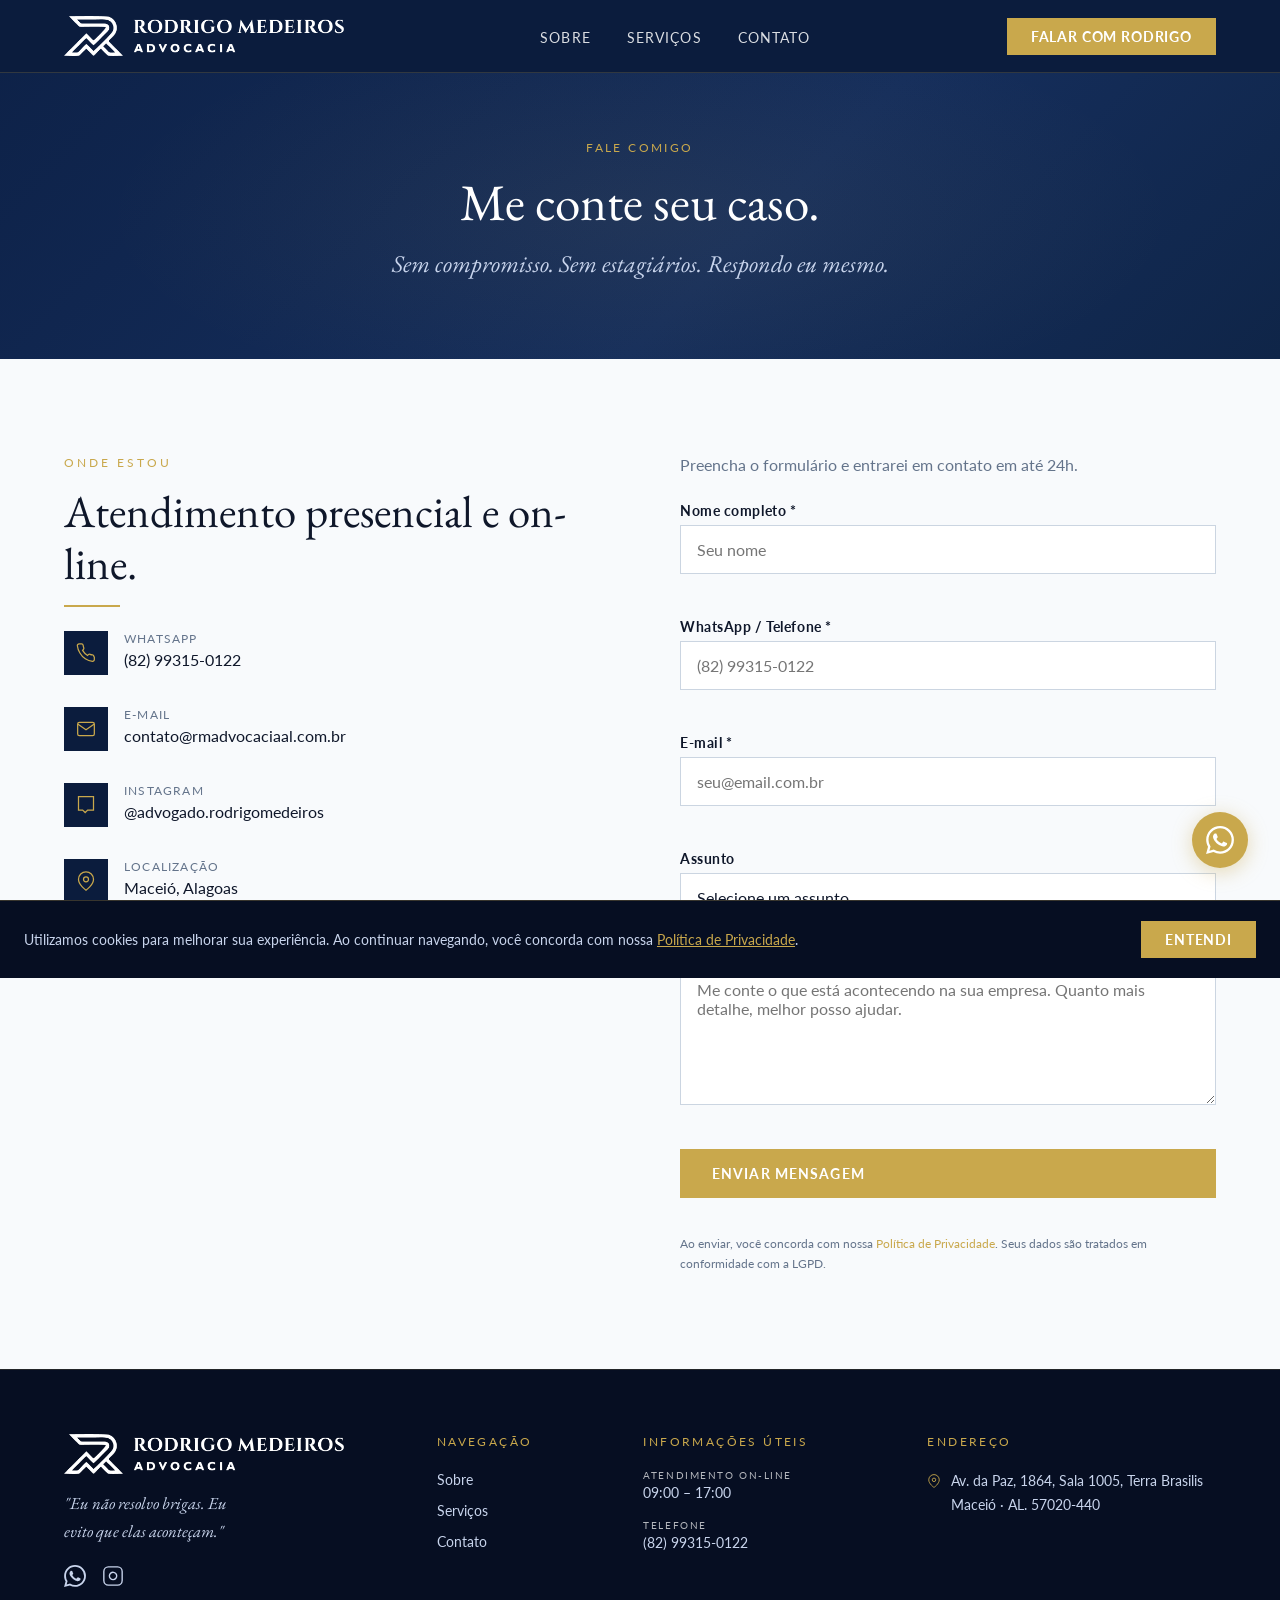
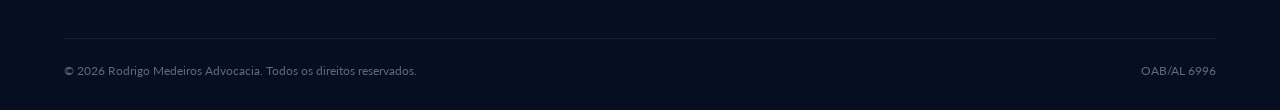
==== contato/index.html @ 6ae61517 "URLs limpas: páginas movidas para subdiretórios (sem .html) - sobre.html → sobre/index.html (/sobre/" ====
<!DOCTYPE html>
<html lang="pt-BR">
<head>
  <meta charset="UTF-8">
  <meta name="viewport" content="width=device-width, initial-scale=1.0">
  <title>Fale com Rodrigo Medeiros | Advogado em Maceió/AL</title>
  <meta name="description" content="Entre em contato com Rodrigo Medeiros Advocacia em Maceió/AL. Atendimento direto, sem estagiários. WhatsApp, formulário ou Instagram.">
  <meta name="robots" content="index, follow">
  <link rel="canonical" href="https://rmadvocaciaal.com.br/contato/">
  <meta property="og:type" content="website">
  <meta property="og:url" content="https://rmadvocaciaal.com.br/contato/">
  <meta property="og:title" content="Fale com Rodrigo Medeiros | Advogado em Maceió/AL">
  <meta property="og:description" content="Fale diretamente com Rodrigo Medeiros, advogado especialista em Direito Societário e Planejamento Patrimonial em Maceió/AL. Sem estagiários, sem intermediários.">
  <meta property="og:image" content="https://rmadvocaciaal.com.br/assets/imagens/og-rodrigo-medeiros-advocacia.jpg">
  <meta property="og:image:width" content="1200">
  <meta property="og:image:height" content="630">
  <meta name="twitter:card" content="summary_large_image">
  <meta name="twitter:title" content="Fale com Rodrigo Medeiros | Advogado em Maceió/AL">
  <meta name="twitter:description" content="Atendimento direto, sem estagiários. WhatsApp, formulário ou Instagram. Direito Societário em Maceió/AL.">
  <meta name="twitter:image" content="https://rmadvocaciaal.com.br/assets/imagens/og-rodrigo-medeiros-advocacia.jpg">
  <!-- Fontes -->
  <link rel="preconnect" href="https://fonts.googleapis.com">
  <link rel="preconnect" href="https://fonts.gstatic.com" crossorigin>
  <link rel="stylesheet" href="https://fonts.googleapis.com/css2?family=EB+Garamond:ital,wght@0,400;0,500;0,600;0,700;1,400;1,500&family=Lato:wght@300;400;700&display=swap">

  <!-- Favicon e PWA -->
  <link rel="icon" type="image/png" href="../assets/imagens/favicon.png">
  <link rel="apple-touch-icon" href="../assets/imagens/apple-touch-icon.png">
  <link rel="manifest" href="../manifest.json">
  <meta name="theme-color" content="#0B1C3D">
  <meta name="apple-mobile-web-app-capable" content="yes">

  <!-- Google tag (gtag.js) -->
  <script async src="https://www.googletagmanager.com/gtag/js?id=G-XJ2L8GVQXQ"></script>
  <script>
    window.dataLayer = window.dataLayer || [];
    function gtag(){dataLayer.push(arguments);}
    gtag('js', new Date());

    gtag('config', 'G-XJ2L8GVQXQ');
  </script>

  <link rel="stylesheet" href="../css/style.css">

  <script type="application/ld+json">
  {
    "@context": "https://schema.org",
    "@type": "ContactPage",
    "name": "Contato — Rodrigo Medeiros Advocacia",
    "url": "https://rmadvocaciaal.com.br/contato/",
    "mainEntity": {
      "@type": "LegalService",
      "name": "Rodrigo Medeiros Advocacia",
      "telephone": "+5582993150122",
      "url": "https://rmadvocaciaal.com.br",
      "address": {
        "@type": "PostalAddress",
        "streetAddress": "Av. da Paz, 1864, Sala 1005",
        "addressLocality": "Maceió",
        "addressRegion": "AL",
        "postalCode": "57020-440",
        "addressCountry": "BR"
      },
      "sameAs": ["https://www.instagram.com/advogado.rodrigomedeiros/"]
    }
  }
  </script>
</head>
<body>

  <a class="skip-link" href="#main-content">Ir para o conteúdo</a>

  <nav class="nav" id="nav" role="navigation" aria-label="Navegação principal">
    <div class="container">
      <div class="nav__inner">
        <a href="/" class="nav__logo" aria-label="Rodrigo Medeiros Advocacia — página inicial">
          <img src="../assets/imagens/logo-rodrigo-medeiros-advocacia.png" alt="Logo Rodrigo Medeiros Advocacia" width="160" height="40">
        </a>
        <ul class="nav__links" id="nav-links" role="list">
          <li><a href="/sobre/">Sobre</a></li>
          <li><a href="/servicos/">Serviços</a></li>
          <li><a href="/contato/" aria-current="page">Contato</a></li>
        </ul>
        <a href="/contato/" class="nav__cta">Falar com Rodrigo</a>
        <button class="nav__toggle" id="nav-toggle" aria-label="Abrir menu" aria-expanded="false" aria-controls="nav-links">
          <span></span><span></span><span></span>
        </button>
      </div>
    </div>
  </nav>

  <section class="page-hero" aria-label="Contato">
    <div class="container">
      <p class="page-hero__eyebrow fade-in">Fale comigo</p>
      <h1 class="page-hero__heading fade-in">Me conte seu caso.</h1>
      <p class="page-hero__sub fade-in">Sem compromisso. Sem estagiários. Respondo eu mesmo.</p>
    </div>
  </section>

  <section class="contact-section" aria-labelledby="contact-heading">
    <div class="container">
      <div class="contact-grid">

        <div class="contact-info fade-in">
          <p class="section-eyebrow">Onde estou</p>
          <h2 class="section-heading" id="contact-heading">Atendimento presencial e on-line.</h2>
          <div class="divider-gold"></div>

          <div class="contact-info__items">
            <div class="contact-info__item">
              <div class="contact-info__icon" aria-hidden="true">
                <svg width="20" height="20" viewBox="0 0 24 24" fill="none" stroke="currentColor" stroke-width="1.5">
                  <path d="M22 16.92v3a2 2 0 0 1-2.18 2 19.79 19.79 0 0 1-8.63-3.07A19.5 19.5 0 0 1 4.69 12a19.79 19.79 0 0 1-3.07-8.67A2 2 0 0 1 3.6 1.18h3a2 2 0 0 1 2 1.72c.127.96.361 1.903.7 2.81a2 2 0 0 1-.45 2.11L7.91 8.91a16 16 0 0 0 6 6l.91-.91a2 2 0 0 1 2.11-.45c.907.339 1.85.573 2.81.7a2 2 0 0 1 1.72 2.02z"/>
                </svg>
              </div>
              <div>
                <p class="contact-info__label">WhatsApp</p>
                <a href="https://wa.me/5582993150122" class="contact-info__value" target="_blank" rel="noopener noreferrer">(82) 99315-0122</a>
              </div>
            </div>

            <div class="contact-info__item">
              <div class="contact-info__icon" aria-hidden="true">
                <svg width="20" height="20" viewBox="0 0 24 24" fill="none" stroke="currentColor" stroke-width="1.5">
                  <path d="M4 4h16c1.1 0 2 .9 2 2v12c0 1.1-.9 2-2 2H4c-1.1 0-2-.9-2-2V6c0-1.1.9-2 2-2z"/><polyline points="22,6 12,13 2,6"/>
                </svg>
              </div>
              <div>
                <p class="contact-info__label">E-mail</p>
                <a href="mailto:contato@rmadvocaciaal.com.br" class="contact-info__value">contato@rmadvocaciaal.com.br</a>
              </div>
            </div>

            <div class="contact-info__item">
              <div class="contact-info__icon" aria-hidden="true">
                <svg width="20" height="20" viewBox="0 0 24 24" fill="none" stroke="currentColor" stroke-width="1.5">
                  <path d="M21 2H3v16h5l3 3 3-3h7V2z"/>
                </svg>
              </div>
              <div>
                <p class="contact-info__label">Instagram</p>
                <a href="https://www.instagram.com/advogado.rodrigomedeiros/" class="contact-info__value" target="_blank" rel="noopener noreferrer">@advogado.rodrigomedeiros</a>
              </div>
            </div>

            <div class="contact-info__item">
              <div class="contact-info__icon" aria-hidden="true">
                <svg width="20" height="20" viewBox="0 0 24 24" fill="none" stroke="currentColor" stroke-width="1.5">
                  <path d="M21 10c0 7-9 13-9 13S3 17 3 10a9 9 0 0 1 18 0z"/><circle cx="12" cy="10" r="3"/>
                </svg>
              </div>
              <div>
                <p class="contact-info__label">Localização</p>
                <p class="contact-info__value">Maceió, Alagoas</p>
                <p style="font-size: 0.875rem; color: var(--texto-suave); margin-top: 2px;">Atendimento presencial e on-line (todo o Brasil)</p>
              </div>
            </div>
          </div>

          <div class="contact-map" aria-label="Mapa de localização — Maceió, AL">
            <iframe
              src="https://maps.google.com/maps?q=Av.+da+Paz+1864+Macei%C3%B3+AL+57020-440&z=17&output=embed"
              width="100%"
              height="240"
              style="border:0; border-radius: 4px;"
              allowfullscreen=""
              loading="lazy"
              referrerpolicy="no-referrer-when-downgrade"
              title="Localização de Rodrigo Medeiros Advocacia em Maceió, AL"
            ></iframe>
          </div>
        </div>

        <div class="contact-form-wrap fade-in">
          <form class="contact-form" id="contact-form" novalidate aria-label="Formulário de contato">
            <p class="contact-form__intro">Preencha o formulário e entrarei em contato em até 24h.</p>

            <div class="form-group">
              <label class="form-label" for="nome">Nome completo <span aria-hidden="true">*</span></label>
              <input
                class="form-input"
                type="text"
                id="nome"
                name="nome"
                placeholder="Seu nome"
                required
                autocomplete="name"
                aria-required="true"
              >
              <p class="form-error" id="nome-error" role="alert" aria-live="polite"></p>
            </div>

            <div class="form-group">
              <label class="form-label" for="telefone">WhatsApp / Telefone <span aria-hidden="true">*</span></label>
              <input
                class="form-input"
                type="tel"
                id="telefone"
                name="telefone"
                placeholder="(82) 99315-0122"
                required
                autocomplete="tel"
                aria-required="true"
                inputmode="tel"
              >
              <p class="form-error" id="telefone-error" role="alert" aria-live="polite"></p>
            </div>

            <div class="form-group">
              <label class="form-label" for="email">E-mail <span aria-hidden="true">*</span></label>
              <input
                class="form-input"
                type="email"
                id="email"
                name="email"
                placeholder="seu@email.com.br"
                required
                autocomplete="email"
                aria-required="true"
                inputmode="email"
              >
              <p class="form-error" id="email-error" role="alert" aria-live="polite"></p>
            </div>

            <div class="form-group">
              <label class="form-label" for="assunto">Assunto</label>
              <select class="form-input form-select" id="assunto" name="assunto" autocomplete="off">
                <option value="" disabled selected>Selecione um assunto</option>
                <option value="societaria">Estruturação Societária</option>
                <option value="holding">Holding Familiar</option>
                <option value="vesting">Vesting</option>
                <option value="outro">Outro assunto</option>
              </select>
            </div>

            <div class="form-group">
              <label class="form-label" for="mensagem">Mensagem <span aria-hidden="true">*</span></label>
              <textarea
                class="form-input form-textarea"
                id="mensagem"
                name="mensagem"
                rows="5"
                placeholder="Me conte o que está acontecendo na sua empresa. Quanto mais detalhe, melhor posso ajudar."
                required
                aria-required="true"
              ></textarea>
              <p class="form-error" id="mensagem-error" role="alert" aria-live="polite"></p>
            </div>

            <button class="btn-primary form-submit" type="submit" id="form-submit">
              <span class="form-submit__text">Enviar mensagem</span>
              <span class="form-submit__loading" aria-hidden="true" style="display:none;">
                <svg width="16" height="16" viewBox="0 0 24 24" fill="none" stroke="currentColor" stroke-width="2"><path d="M12 2v4M12 18v4M4.93 4.93l2.83 2.83M16.24 16.24l2.83 2.83M2 12h4M18 12h4M4.93 19.07l2.83-2.83M16.24 7.76l2.83-2.83"/></svg>
                Enviando…
              </span>
            </button>

            <p class="form-success" id="form-success" role="status" aria-live="polite" style="display:none;">
              <svg width="20" height="20" viewBox="0 0 24 24" fill="none" stroke="currentColor" stroke-width="2" aria-hidden="true"><path d="M22 11.08V12a10 10 0 1 1-5.93-9.14"/><polyline points="22 4 12 14.01 9 11.01"/></svg>
              Mensagem preparada! O WhatsApp abrirá para você enviar.
            </p>

            <p style="font-size: 0.75rem; color: var(--texto-suave); margin-top: 16px; line-height: 1.6;">
              Ao enviar, você concorda com nossa <a href="/privacidade.html" style="color: var(--dourado);">Política de Privacidade</a>. Seus dados são tratados em conformidade com a LGPD.
            </p>
          </form>
        </div>

      </div>
    </div>
  </section>

  <footer class="footer" role="contentinfo">
    <div class="container">
      <div class="footer__inner">
        <div>
          <a href="/" class="footer__logo">
            <img src="../assets/imagens/logo-rodrigo-medeiros-advocacia.png" alt="Rodrigo Medeiros Advocacia" width="140" height="36">
          </a>
          <p class="footer__tagline">"Eu não resolvo brigas. Eu evito que elas aconteçam."</p>
          <div class="footer__social">
            <a href="https://wa.me/5582993150122" target="_blank" rel="noopener noreferrer" aria-label="WhatsApp">
              <svg width="20" height="20" viewBox="0 0 24 24" fill="currentColor" aria-hidden="true"><path d="M17.472 14.382c-.297-.149-1.758-.867-2.03-.967-.273-.099-.471-.148-.67.15-.197.297-.767.966-.94 1.164-.173.199-.347.223-.644.075-.297-.15-1.255-.463-2.39-1.475-.883-.788-1.48-1.761-1.653-2.059-.173-.297-.018-.458.13-.606.134-.133.298-.347.446-.52.149-.174.198-.298.298-.497.099-.198.05-.371-.025-.52-.075-.149-.669-1.612-.916-2.207-.242-.579-.487-.5-.669-.51-.173-.008-.371-.01-.57-.01-.198 0-.52.074-.792.372-.272.297-1.04 1.016-1.04 2.479 0 1.462 1.065 2.875 1.213 3.074.149.198 2.096 3.2 5.077 4.487.709.306 1.262.489 1.694.625.712.227 1.36.195 1.871.118.571-.085 1.758-.719 2.006-1.413.248-.694.248-1.289.173-1.413-.074-.124-.272-.198-.57-.347m-5.421 7.403h-.004a9.87 9.87 0 0 1-5.031-1.378l-.361-.214-3.741.982.998-3.648-.235-.374a9.86 9.86 0 0 1-1.51-5.26c.001-5.45 4.436-9.884 9.888-9.884 2.64 0 5.122 1.03 6.988 2.898a9.825 9.825 0 0 1 2.893 6.994c-.003 5.45-4.437 9.884-9.885 9.884m8.413-18.297A11.815 11.815 0 0 0 12.05 0C5.495 0 .16 5.335.157 11.892c0 2.096.547 4.142 1.588 5.945L.057 24l6.305-1.654a11.882 11.882 0 0 0 5.683 1.448h.005c6.554 0 11.89-5.335 11.893-11.893a11.821 11.821 0 0 0-3.48-8.413Z"/></svg>
            </a>
            <a href="https://www.instagram.com/advogado.rodrigomedeiros/" target="_blank" rel="noopener noreferrer" aria-label="Instagram">
              <svg width="20" height="20" viewBox="0 0 24 24" fill="none" stroke="currentColor" stroke-width="1.5" aria-hidden="true"><rect x="2" y="2" width="20" height="20" rx="5"/><path d="M16 11.37A4 4 0 1 1 12.63 8 4 4 0 0 1 16 11.37z"/><line x1="17.5" y1="6.5" x2="17.51" y2="6.5"/></svg>
            </a>
          </div>
        </div>
        <div>
          <p class="footer__heading">Navegação</p>
          <ul class="footer__links" role="list">
            <li><a href="/sobre/">Sobre</a></li>
            <li><a href="/servicos/">Serviços</a></li>
            <li><a href="/contato/">Contato</a></li>
          </ul>
        </div>
        <div>
          <p class="footer__heading">Informações úteis</p>
          <div class="footer__info">
            <div class="footer__info-item">
              <span class="footer__info-label">Atendimento on-line</span>
              <span class="footer__info-value">09:00 – 17:00</span>
            </div>
            <div class="footer__info-item">
              <span class="footer__info-label">Telefone</span>
              <a href="tel:+5582993150122" class="footer__info-value">(82) 99315-0122</a>
            </div>
          </div>
        </div>
        <div>
          <p class="footer__heading">Endereço</p>
          <div class="footer__address-wrap">
            <svg class="footer__address-icon" width="14" height="14" viewBox="0 0 24 24" fill="none" stroke="currentColor" stroke-width="1.5" aria-hidden="true"><path d="M21 10c0 7-9 13-9 13S3 17 3 10a9 9 0 0 1 18 0z"/><circle cx="12" cy="10" r="3"/></svg>
            <address class="footer__address">
              Av. da Paz, 1864, Sala 1005, Terra Brasilis<br>
              Maceió · AL. 57020-440
            </address>
          </div>
        </div>
      </div>
      <div class="footer__bottom">
        <p class="footer__copy">© 2026 Rodrigo Medeiros Advocacia. Todos os direitos reservados.</p>
        <p class="footer__oab">OAB/AL 6996</p>
      </div>
    </div>
  </footer>

  <a href="https://wa.me/5582993150122" class="whatsapp-float" target="_blank" rel="noopener noreferrer" aria-label="Falar no WhatsApp">
    <svg viewBox="0 0 24 24" aria-hidden="true"><path d="M17.472 14.382c-.297-.149-1.758-.867-2.03-.967-.273-.099-.471-.148-.67.15-.197.297-.767.966-.94 1.164-.173.199-.347.223-.644.075-.297-.15-1.255-.463-2.39-1.475-.883-.788-1.48-1.761-1.653-2.059-.173-.297-.018-.458.13-.606.134-.133.298-.347.446-.52.149-.174.198-.298.298-.497.099-.198.05-.371-.025-.52-.075-.149-.669-1.612-.916-2.207-.242-.579-.487-.5-.669-.51-.173-.008-.371-.01-.57-.01-.198 0-.52.074-.792.372-.272.297-1.04 1.016-1.04 2.479 0 1.462 1.065 2.875 1.213 3.074.149.198 2.096 3.2 5.077 4.487.709.306 1.262.489 1.694.625.712.227 1.36.195 1.871.118.571-.085 1.758-.719 2.006-1.413.248-.694.248-1.289.173-1.413-.074-.124-.272-.198-.57-.347m-5.421 7.403h-.004a9.87 9.87 0 0 1-5.031-1.378l-.361-.214-3.741.982.998-3.648-.235-.374a9.86 9.86 0 0 1-1.51-5.26c.001-5.45 4.436-9.884 9.888-9.884 2.64 0 5.122 1.03 6.988 2.898a9.825 9.825 0 0 1 2.893 6.994c-.003 5.45-4.437 9.884-9.885 9.884m8.413-18.297A11.815 11.815 0 0 0 12.05 0C5.495 0 .16 5.335.157 11.892c0 2.096.547 4.142 1.588 5.945L.057 24l6.305-1.654a11.882 11.882 0 0 0 5.683 1.448h.005c6.554 0 11.89-5.335 11.893-11.893a11.821 11.821 0 0 0-3.48-8.413Z"/></svg>
  </a>

  <div class="cookie-banner" id="cookie-banner" role="alert" aria-live="polite">
    <p>Utilizamos cookies para melhorar sua experiência. Ao continuar navegando, você concorda com nossa <a href="/privacidade.html">Política de Privacidade</a>.</p>
    <button class="cookie-btn" id="cookie-accept">Entendi</button>
  </div>

  <script src="../js/main.js" defer></script>
</body>
</html>
---- css/style.css ----
/* =====================================================
   RODRIGO MEDEIROS ADVOCACIA — Design System
   ===================================================== */

/* ── Tokens ── */
:root {
  --azul:        #0B1C3D;
  --azul-escuro: #060E22;
  --dourado:     #C9A84C;
  --dourado-cl:  #E2C462;
  --fundo:       #F8FAFC;
  --branco:      #FFFFFF;
  --texto:       #0F172A;
  --texto-suave: #64748B;
  --borda:       #CBD5E1;
  --texto-azul:  #C8D4EC;

  --f-serif: 'EB Garamond', Georgia, serif;
  --f-sans:  'Lato', system-ui, sans-serif;

  --s1: 0.75rem;
  --s2: 0.875rem;
  --s3: 1rem;
  --s4: 1.25rem;
  --s5: 1.5rem;
  --s6: 2rem;
  --s7: 2.5rem;
  --s8: 3rem;
  --s9: 4rem;

  --radius: 0px;
  --shadow: 0 2px 16px rgba(10,15,40,0.10);
  --trans: 200ms ease;
}

/* ── Reset ── */
*, *::before, *::after { box-sizing: border-box; margin: 0; padding: 0; min-width: 0; }
html {
  scroll-behavior: smooth; font-size: 16px;
  overflow-x: hidden; overscroll-behavior: none; touch-action: pan-y;
  background: var(--azul);
}
html::after {
  content: ''; position: fixed; left: 0; right: 0; bottom: 0; height: 50vh;
  background: var(--azul-escuro); z-index: -1; pointer-events: none;
}
body {
  font-family: var(--f-sans); color: var(--texto); background: var(--fundo);
  overflow-x: clip; overscroll-behavior: none; max-width: 100vw; position: relative;
}
img, video, iframe { display: block; max-width: 100%; height: auto; }
a { color: inherit; text-decoration: none; }
ul { list-style: none; }
button { cursor: pointer; border: none; background: none; font-family: inherit; }

/* ── Skip link (acessibilidade teclado) ── */
.skip-link {
  position: absolute; top: -100%; left: 16px; z-index: 9999;
  background: var(--dourado); color: #fff; padding: 8px 16px;
  border-radius: 0 0 4px 4px; font-family: var(--f-sans); font-size: var(--s2);
  transition: top 0.2s;
}
.skip-link:focus { top: 0; }

/* ── Utilitários ── */
.container { width: 100%; max-width: 1200px; margin: 0 auto; padding: 0 24px; }
.sr-only { position: absolute; width: 1px; height: 1px; overflow: hidden; clip: rect(0,0,0,0); }

.fade-in { opacity: 0; transform: translateY(24px); transition: opacity 0.6s ease, transform 0.6s ease; }
.fade-in.visible { opacity: 1; transform: translateY(0); }

/* ── Animações hero ── */
@keyframes hero-rise {
  from { opacity: 0; transform: translateY(32px); }
  to   { opacity: 1; transform: translateY(0); }
}
@keyframes hero-fade {
  from { opacity: 0; }
  to   { opacity: 1; }
}
@keyframes ken-burns {
  from { transform: scale(1.07); }
  to   { transform: scale(1); }
}

.hero__eyebrow  { animation: hero-rise 0.7s cubic-bezier(0.22,1,0.36,1) 0.2s both; }
.hero__heading  { animation: hero-rise 0.8s cubic-bezier(0.22,1,0.36,1) 0.4s both; }
.hero__sub      { animation: hero-rise 0.8s cubic-bezier(0.22,1,0.36,1) 0.6s both; }
.hero__actions  { animation: hero-rise 0.8s cubic-bezier(0.22,1,0.36,1) 0.8s both; }
.hero__visual   { animation: hero-fade 1s ease 0.3s both; }

/* ── Divisor dourado ── */
.divider-gold {
  width: 56px; height: 2px;
  background: var(--dourado);
  margin: 16px 0 24px;
}
.divider-gold.center { margin: 16px auto 24px; }

/* =====================================================
   NAVEGAÇÃO
   ===================================================== */
.nav {
  position: fixed; top: 0; left: 0; right: 0; z-index: 100;
  background: var(--azul);
  border-bottom: 1px solid rgba(201,168,76,0.2);
  transition: box-shadow var(--trans);
}
.nav.scrolled { box-shadow: 0 4px 24px rgba(10,15,40,0.25); }

.nav__inner {
  display: flex; align-items: center; justify-content: space-between;
  height: 72px;
}

.nav__logo img { height: 40px; width: auto; filter: brightness(0) invert(1); }

.nav__links {
  display: flex; align-items: center; gap: 36px;
}
.nav__links a {
  font-family: var(--f-sans); font-size: var(--s2); font-weight: 400;
  color: rgba(255,255,255,0.85); letter-spacing: 0.08em; text-transform: uppercase;
  transition: color var(--trans);
}
.nav__links a:hover { color: var(--dourado); }

.nav__cta {
  font-family: var(--f-sans); font-size: var(--s2); font-weight: 700;
  color: #fff; background: var(--dourado);
  padding: 10px 24px; border-radius: var(--radius);
  letter-spacing: 0.06em; text-transform: uppercase;
  transition: background var(--trans), transform var(--trans);
}
.nav__cta:hover { background: var(--dourado-cl); transform: translateY(-1px); }

.nav__toggle { display: none; flex-direction: column; gap: 5px; padding: 4px; }
.nav__toggle span { display: block; width: 24px; height: 2px; background: #fff; transition: var(--trans); }

/* =====================================================
   HERO
   ===================================================== */
.hero {
  background:
    linear-gradient(135deg, var(--azul-escuro) 0%, var(--azul) 55%, #112347 100%);
  min-height: clamp(560px, 100vh, 900px);
  min-height: clamp(560px, 100svh, 900px);
  display: flex; align-items: center;
  padding-top: 72px;
  overflow: hidden;
  position: relative;
}

/* Brilho lateral */
.hero::before {
  content: '';
  position: absolute; inset: 0;
  pointer-events: none;
}

/* Luz central */
.hero::after {
  content: '';
  position: absolute; inset: 0;
  background:
    radial-gradient(ellipse 80% 90% at 35% 45%, rgba(255,255,255,0.13) 0%, transparent 60%),
    radial-gradient(ellipse 50% 60% at 28% 50%, rgba(184,150,62,0.12) 0%, transparent 70%);
  pointer-events: none;
}

.hero__inner {
  display: grid;
  grid-template-columns: 1fr 1.4fr;
  gap: 64px;
  align-items: stretch;
  min-height: calc(100vh - 72px);
  padding-top: 80px;
  padding-bottom: 0;
  position: relative; z-index: 1;
}

.hero__content {
  display: flex;
  flex-direction: column;
  justify-content: center;
  padding-bottom: 80px;
}

.hero__eyebrow {
  font-family: var(--f-sans); font-size: var(--s2);
  color: var(--dourado); letter-spacing: 0.25em; text-transform: uppercase;
  margin-bottom: 24px;
}

.hero__heading {
  font-family: var(--f-serif); font-size: clamp(2.2rem, 4vw, 4rem);
  font-weight: 400; line-height: 1.12;
  color: #fff;
  margin-bottom: 8px;
}
.hero__heading em {
  font-style: italic; color: var(--dourado);
}

.hero__sub {
  font-family: var(--f-serif); font-size: clamp(1.1rem, 1.7vw, 1.35rem);
  font-style: italic; font-weight: 400; color: var(--texto-azul);
  margin-bottom: 40px;
  line-height: 1.6;
}

.hero__actions { display: flex; gap: 16px; flex-wrap: wrap; }

.btn-primary {
  display: inline-flex; align-items: center; gap: 8px;
  background: var(--dourado); color: #fff;
  font-family: var(--f-sans); font-size: var(--s2); font-weight: 700;
  letter-spacing: 0.08em; text-transform: uppercase;
  padding: 14px 32px; border-radius: var(--radius);
  transition: background var(--trans), transform var(--trans);
}
.btn-primary:hover { background: var(--dourado-cl); transform: translateY(-2px); }

.btn-outline {
  display: inline-flex; align-items: center; gap: 8px;
  background: transparent; color: #fff;
  font-family: var(--f-sans); font-size: var(--s2); font-weight: 400;
  letter-spacing: 0.08em; text-transform: uppercase;
  padding: 14px 32px; border-radius: var(--radius);
  border: 1px solid rgba(255,255,255,0.35);
  transition: border-color var(--trans), color var(--trans);
}
.btn-outline:hover { border-color: var(--dourado); color: var(--dourado); }

.hero__visual {
  position: relative;
  display: flex;
  align-items: flex-end;
}

.hero__photo-wrap {
  position: relative;
  width: 100%;
  height: 100%;
  min-height: 540px;
}

.hero__photo-wrap::before {
  content: '';
  position: absolute;
  top: -24px; right: -24px;
  width: 100%; height: 100%;
  border: 1px solid rgba(201,168,76,0.35);
  border-radius: 0 var(--radius) 0 0;
  z-index: 0;
  pointer-events: none;
}

.hero__photo {
  width: 100%;
  height: 100%;
  object-fit: cover;
  object-position: top center;
  border-radius: var(--radius) var(--radius) 0 0;
  display: block;
  position: relative; z-index: 1;
  clip-path: polygon(0 0, 100% 0, 100% 88%, 85% 100%, 0 100%);
  animation: ken-burns 8s cubic-bezier(0.25,0.46,0.45,0.94) forwards;
  transform-origin: top center;
}

/* =====================================================
   SERVIÇOS — O QUE FAÇO
   ===================================================== */
.services {
  background: var(--fundo);
  padding: 120px 0;
}

.section-eyebrow {
  font-family: var(--f-sans); font-size: var(--s1);
  color: var(--dourado); letter-spacing: 0.25em; text-transform: uppercase;
  margin-bottom: 16px;
}

.section-heading {
  font-family: var(--f-serif); font-size: clamp(2rem, 3.5vw, 3.25rem);
  font-weight: 400; line-height: 1.15; color: var(--texto);
}

.services__header { margin-bottom: 64px; }

.services__grid {
  display: grid;
  grid-template-columns: repeat(2, 1fr);
  gap: 32px;
}

.service-card {
  background: var(--branco);
  padding: 48px 40px;
  border-top: 2px solid var(--dourado);
  border-bottom: 1px solid var(--borda);
  border-left: 1px solid var(--borda);
  border-right: 1px solid var(--borda);
  transition: transform var(--trans), box-shadow var(--trans), border-top-color var(--trans);
}
.service-card:hover { transform: translateY(-4px); box-shadow: 0 12px 40px rgba(10,15,40,0.10); }

.service-card__icon {
  width: 48px; height: 48px;
  margin-bottom: 24px;
  color: var(--dourado);
}

.service-card__title {
  font-family: var(--f-serif); font-size: clamp(1.25rem, 2vw, 1.6rem); font-weight: 500;
  color: var(--azul); margin-bottom: 16px;
}

.service-card__text {
  font-size: var(--s3); line-height: 1.65;
  color: var(--texto-suave);
}

.service-card__link {
  display: inline-flex; align-items: center; gap: 6px;
  margin-top: 24px;
  font-size: var(--s2); font-weight: 700; letter-spacing: 0.08em;
  color: var(--dourado); text-transform: uppercase;
  transition: gap var(--trans);
}
.service-card__link:hover { gap: 10px; }

/* =====================================================
   PARA QUEM
   ===================================================== */
.audience {
  background: var(--azul-escuro);
  padding: 120px 0;
}

.audience .section-heading { color: #fff; }
.audience .section-eyebrow { color: var(--dourado); }

.audience__grid {
  display: grid;
  grid-template-columns: repeat(3, 1fr);
  gap: 32px;
  margin-top: 56px;
}

.audience-card {
  background: rgba(255,255,255,0.03);
  border-top: 1px solid rgba(184,150,62,0.4);
  border-right: 1px solid rgba(255,255,255,0.06);
  border-bottom: 1px solid rgba(255,255,255,0.06);
  border-left: 1px solid rgba(255,255,255,0.06);
  padding: 48px 40px;
  transition: background var(--trans), border-top-color var(--trans);
}
.audience-card:hover { background: rgba(255,255,255,0.06); border-top-color: rgba(184,150,62,0.8); }

.audience-card__label {
  font-family: var(--f-sans); font-size: var(--s1);
  color: var(--dourado); letter-spacing: 0.2em; text-transform: uppercase;
  margin-bottom: 16px;
}

.audience-card__title {
  font-family: var(--f-serif); font-size: var(--s5); font-weight: 600;
  color: #fff; margin-bottom: 16px;
}

.audience-card__text {
  font-size: var(--s3); line-height: 1.65;
  color: var(--texto-azul);
}

/* =====================================================
   CASO REAL — TIMELINE
   ===================================================== */
.case {
  background: var(--fundo);
  padding: 120px 0;
}

.case__inner {
  display: grid;
  grid-template-columns: 1fr 1fr;
  gap: 80px;
  align-items: center;
}

.case__label {
  font-family: var(--f-sans); font-size: var(--s1);
  color: var(--dourado); letter-spacing: 0.2em; text-transform: uppercase;
  margin-bottom: 8px;
}

.case__context {
  font-family: var(--f-serif); font-style: italic;
  font-size: var(--s4); color: var(--texto-suave);
  margin-bottom: 24px;
}

.case__text {
  font-size: var(--s3); line-height: 1.75; color: var(--texto-suave);
  margin-bottom: 32px;
}

.case__quote {
  background: transparent;
  padding: 32px 0 0 32px;
  border-left: 2px solid var(--dourado);
  margin-top: 8px;
}

.case__quote p {
  font-family: var(--f-serif); font-size: clamp(1.1rem, 2vw, 1.4rem);
  font-weight: 400; font-style: italic; color: var(--texto); line-height: 1.6;
}

.timeline {
  display: flex; flex-direction: column; gap: 0;
  position: relative;
}

.timeline__item {
  display: flex; gap: 32px;
  padding-bottom: 40px;
  position: relative;
  cursor: default;
}

.timeline__item:last-child { padding-bottom: 0; }

/* Linha de cada item até o próximo — exclui o último */
.timeline__item:not(:last-child)::before {
  content: '';
  position: absolute;
  left: 15px; top: 32px; bottom: 0;
  width: 1px; background: var(--dourado);
  transform: scaleY(0);
  transform-origin: top center;
  transition: transform 0.45s cubic-bezier(0.4, 0, 0.2, 1) 0.3s;
}

.timeline__item.active:not(:last-child)::before {
  transform: scaleY(1);
}

.timeline__dot {
  width: 32px; height: 32px; min-width: 32px;
  border-radius: 50%;
  background: var(--fundo);
  border: 2px solid var(--borda);
  display: flex; align-items: center; justify-content: center;
  position: relative; z-index: 1;
  transition: border-color 0.35s ease, background 0.35s ease, transform 0.3s ease;
}

.timeline__dot-inner {
  width: 10px; height: 10px; border-radius: 50%;
  background: var(--borda);
  transition: background 0.35s ease;
}

/* Lit — hover ou active */
.timeline__item:hover .timeline__dot,
.timeline__item.active .timeline__dot {
  border-color: var(--dourado);
  background: var(--azul);
}

.timeline__item:hover .timeline__dot-inner,
.timeline__item.active .timeline__dot-inner {
  background: var(--dourado);
}

/* Scale só no hover */
.timeline__item:hover .timeline__dot { transform: scale(1.15); }

.timeline__content { padding-top: 4px; }

.timeline__step {
  font-family: var(--f-sans); font-size: var(--s1);
  color: var(--texto-suave); letter-spacing: 0.1em; text-transform: uppercase;
  margin-bottom: 4px;
}

.timeline__title {
  font-family: var(--f-serif); font-size: var(--s5); font-weight: 600;
  color: var(--texto); margin-bottom: 4px;
}

.timeline__item.danger .timeline__title { color: var(--texto); }

.timeline__desc {
  font-size: var(--s2); color: var(--texto-suave); line-height: 1.6;
}

/* =====================================================
   EMPRESAS ASSISTIDAS
   ===================================================== */
.clients {
  background: var(--fundo);
  padding: 72px 0;
  border-top: 1px solid #E8EDF5;
  border-bottom: 1px solid #E8EDF5;
}

.clients__label {
  font-family: var(--f-sans); font-size: var(--s1);
  color: var(--dourado); letter-spacing: 0.25em; text-transform: uppercase;
  text-align: center; margin-bottom: 40px;
}

.clients__grid {
  display: flex;
  align-items: center; justify-content: center;
  gap: 40px; flex-wrap: nowrap;
  overflow-x: auto;
  -webkit-overflow-scrolling: touch;
  scrollbar-width: none;
  padding-bottom: 4px;
}
.clients__grid::-webkit-scrollbar { display: none; }

.clients__grid img {
  width: 200px; height: 100px;
  object-fit: contain;
  filter: grayscale(1);
  opacity: 0.5;
  transition: filter var(--trans), opacity var(--trans);
}
.clients__grid img:hover { filter: none; opacity: 1; }
.clients__grid img.logo--lg { width: 300px; height: 140px; }

/* =====================================================
   VÍDEOS INSTAGRAM
   ===================================================== */
.videos {
  background: var(--azul);
  padding: 96px 0;
}

.videos .section-heading { color: #fff; }
.videos .section-eyebrow { color: var(--dourado); }
.videos .divider-gold { background: var(--dourado); }

.videos__header { margin-bottom: 56px; }

.videos__grid {
  display: grid;
  grid-template-columns: repeat(4, 1fr);
  gap: 20px;
}

.reel-card {
  display: block;
  aspect-ratio: 9 / 16;
  position: relative;
  overflow: hidden;
  background: linear-gradient(160deg, #0d2040 0%, var(--azul-escuro) 100%);
  border: 1px solid rgba(201,168,76,0.18);
  transition: border-color 0.3s ease, transform 0.35s ease;
  cursor: pointer;
}

.reel-card::before {
  content: '';
  position: absolute; inset: 0;
  background: radial-gradient(ellipse 70% 70% at 50% 40%, rgba(201,168,76,0.07) 0%, transparent 70%);
  pointer-events: none;
}

.reel-card:hover {
  border-color: rgba(201,168,76,0.5);
  transform: translateY(-6px);
}

.reel-card__play {
  position: absolute;
  top: 50%; left: 50%;
  transform: translate(-50%, -50%);
  width: 64px; height: 64px;
  background: var(--dourado);
  border-radius: 50%;
  display: flex; align-items: center; justify-content: center;
  transition: transform 0.3s ease, box-shadow 0.3s ease;
  box-shadow: 0 0 0 0 rgba(201,168,76,0);
}

.reel-card:hover .reel-card__play {
  transform: translate(-50%, -50%) scale(1.12);
  box-shadow: 0 0 0 12px rgba(201,168,76,0.15);
}

.reel-card__badge {
  position: absolute;
  top: 16px; right: 16px;
  width: 36px; height: 36px;
  background: rgba(0,0,0,0.35);
  backdrop-filter: blur(6px);
  border-radius: 50%;
  display: flex; align-items: center; justify-content: center;
  border: 1px solid rgba(255,255,255,0.15);
}

.reel-video {
  aspect-ratio: 9 / 16;
  position: relative;
  overflow: hidden;
  background: linear-gradient(160deg, #0d2040 0%, var(--azul-escuro) 100%);
  border: 1px solid rgba(201,168,76,0.18);
  transition: border-color 0.3s ease, transform 0.35s ease;
}
.reel-video:hover { border-color: rgba(201,168,76,0.5); transform: translateY(-6px); }
.reel-video__el { width: 100%; height: 100%; object-fit: cover; display: block; }
.reel-video__overlay {
  position: absolute; inset: 0;
  display: flex; align-items: center; justify-content: center;
  background: rgba(6,14,34,0.25);
  transition: opacity 0.3s ease;
}
.reel-video__overlay.hidden { opacity: 0; pointer-events: none; }
.reel-video__btn {
  width: 64px; height: 64px;
  background: var(--dourado);
  border-radius: 50%; border: none; cursor: pointer;
  display: flex; align-items: center; justify-content: center;
  transition: transform 0.3s ease, box-shadow 0.3s ease;
  box-shadow: 0 0 0 0 rgba(201,168,76,0);
}
.reel-video__btn:hover {
  transform: scale(1.12);
  box-shadow: 0 0 0 12px rgba(201,168,76,0.15);
}

.videos__instagram-link {
  display: inline-flex; align-items: center; gap: 10px;
  margin-top: 40px;
  font-family: var(--f-sans); font-size: var(--s2); font-weight: 700;
  color: var(--dourado); letter-spacing: 0.1em; text-transform: uppercase;
  transition: gap var(--trans);
}
.videos__instagram-link:hover { gap: 14px; }

/* =====================================================
   CTA FINAL
   ===================================================== */
.cta-section {
  background: var(--azul);
  padding: 120px 0;
  text-align: center;
  position: relative; overflow: hidden;
}

.cta-section::before {
  content: '';
  position: absolute; inset: 0;
  background: radial-gradient(ellipse 60% 70% at 50% 50%, rgba(184,150,62,0.08) 0%, transparent 70%);
  pointer-events: none;
}

.cta-section .container { position: relative; z-index: 1; }

.cta-section__eyebrow {
  font-family: var(--f-sans); font-size: var(--s1);
  color: var(--dourado); letter-spacing: 0.25em; text-transform: uppercase;
  margin-bottom: 16px;
}

.cta-section__heading {
  font-family: var(--f-serif); font-size: clamp(2.2rem, 4vw, 3.5rem);
  font-weight: 400; color: #fff;
  line-height: 1.18; margin-bottom: 20px;
}

.cta-section__sub {
  font-size: var(--s4); color: var(--texto-azul);
  margin-bottom: 48px;
  font-style: italic; font-family: var(--f-serif);
}

.cta-section--light .cta-section__heading { color: var(--azul); }
.cta-section--light .cta-section__sub { color: var(--texto-suave); }

.btn-dark {
  display: inline-flex; align-items: center; gap: 10px;
  background: var(--dourado); color: #fff;
  font-family: var(--f-sans); font-size: var(--s2); font-weight: 700;
  letter-spacing: 0.1em; text-transform: uppercase;
  padding: 18px 48px;
  transition: background var(--trans), transform var(--trans);
}
.btn-dark:hover { background: var(--dourado-cl); transform: translateY(-2px); }

/* =====================================================
   FOOTER
   ===================================================== */
.footer {
  background: var(--azul-escuro);
  padding: 64px 0 32px;
  border-top: 1px solid rgba(201,168,76,0.15);
}

.footer__inner {
  display: grid;
  grid-template-columns: 1.5fr 0.75fr 1.1fr 1.3fr;
  gap: 40px;
  margin-bottom: 48px;
}

.footer__info { display: flex; flex-direction: column; gap: 18px; }
.footer__info-item { display: flex; flex-direction: column; gap: 3px; }
.footer__info-label {
  font-family: var(--f-sans); font-size: 0.65rem;
  color: rgba(255,255,255,0.7); letter-spacing: 0.15em; text-transform: uppercase;
}
.footer__info-value { font-size: var(--s2); color: var(--texto-azul); transition: color var(--trans); }
a.footer__info-value:hover { color: var(--dourado); }
.footer__social { display: flex; gap: 16px; margin-top: 20px; }
.footer__social a { color: var(--texto-azul); transition: color var(--trans); }
.footer__social a:hover { color: var(--dourado); }
.footer__social svg { width: 22px; height: 22px; }
.footer__address-wrap { display: flex; gap: 10px; align-items: flex-start; }
.footer__address-icon { color: var(--dourado); flex-shrink: 0; margin-top: 5px; }
.footer__address { font-style: normal; font-size: var(--s2); color: var(--texto-azul); line-height: 1.75; }

.footer__logo {
  display: block;
  line-height: 0;
  margin-bottom: 16px;
}

.footer__logo img { height: 40px; width: auto; filter: brightness(0) invert(1); }

.footer__tagline {
  font-family: var(--f-serif); font-style: italic; font-weight: 300;
  font-size: 1.05rem; color: var(--texto-azul);
  line-height: 1.65; max-width: 260px; text-wrap: balance;
}

.footer__heading {
  font-family: var(--f-sans); font-size: var(--s1);
  color: var(--dourado); letter-spacing: 0.2em; text-transform: uppercase;
  margin-bottom: 20px;
}

.footer__links { display: flex; flex-direction: column; gap: 12px; }
.footer__links a {
  font-size: var(--s2); color: var(--texto-azul);
  transition: color var(--trans);
}
.footer__links a:hover { color: var(--dourado); }

.footer__contact { display: flex; flex-direction: column; gap: 12px; }
.footer__contact a {
  font-size: var(--s2); color: var(--texto-azul);
  display: flex; align-items: center; gap: 8px;
  transition: color var(--trans);
}
.footer__contact a:hover { color: var(--dourado); }

.footer__bottom {
  border-top: 1px solid rgba(255,255,255,0.08);
  padding-top: 24px;
  display: flex; align-items: center; justify-content: space-between;
}

.footer__copy {
  font-size: var(--s1); color: rgba(184,196,224,0.5);
}

.footer__oab {
  font-size: var(--s1); color: rgba(184,196,224,0.5);
}

/* =====================================================
   WHATSAPP FLUTUANTE
   ===================================================== */
.whatsapp-float {
  position: fixed; bottom: 32px; right: 32px; z-index: 200;
  width: 56px; height: 56px;
  background: var(--dourado);
  border-radius: 50%;
  display: flex; align-items: center; justify-content: center;
  box-shadow: 0 4px 20px rgba(201,168,76,0.4);
  transition: transform var(--trans), box-shadow var(--trans), background var(--trans);
}
.whatsapp-float:hover { background: var(--dourado-cl); transform: scale(1.1); box-shadow: 0 8px 32px rgba(201,168,76,0.5); }
.whatsapp-float svg { width: 28px; height: 28px; fill: #fff; }

/* =====================================================
   COOKIE BANNER
   ===================================================== */
.cookie-banner {
  position: fixed; bottom: 0; left: 0; right: 0; z-index: 300;
  background: var(--azul-escuro);
  border-top: 1px solid rgba(201,168,76,0.25);
  padding: 20px 24px;
  display: flex; align-items: center; justify-content: space-between;
  gap: 24px; flex-wrap: wrap;
  transform: translateY(100%);
  transition: transform 0.4s ease;
}
.cookie-banner.visible { transform: translateY(0); }

.cookie-banner p {
  font-size: var(--s2); color: var(--texto-azul);
  flex: 1; min-width: 240px;
}
.cookie-banner a { color: var(--dourado); text-decoration: underline; }

.cookie-btn {
  background: var(--dourado); color: #fff;
  font-family: var(--f-sans); font-size: var(--s2); font-weight: 700;
  padding: 10px 24px; border-radius: var(--radius);
  letter-spacing: 0.06em; text-transform: uppercase;
  transition: background var(--trans);
}
.cookie-btn:hover { background: var(--dourado-cl); }

/* =====================================================
   PÁGINAS INTERNAS — hero compacto
   ===================================================== */
.page-hero {
  background: linear-gradient(135deg, #0D2147 0%, #152E5C 60%, #0F2548 100%);
  padding: 140px 0 80px;
  text-align: center;
  position: relative;
  overflow: hidden;
}

.page-hero::before {
  content: '';
  position: absolute; inset: 0;
  pointer-events: none;
}

.page-hero::after {
  content: '';
  position: absolute; inset: 0;
  background: radial-gradient(ellipse 60% 80% at 50% 60%, rgba(201,168,76,0.07) 0%, transparent 70%);
  pointer-events: none;
}

.page-hero .container { position: relative; z-index: 1; }

.page-hero__eyebrow {
  font-family: var(--f-sans); font-size: var(--s1);
  color: var(--dourado); letter-spacing: 0.2em; text-transform: uppercase;
  margin-bottom: 16px;
}

.page-hero__heading {
  font-family: var(--f-serif); font-size: clamp(2rem, 4vw, 3.5rem);
  font-weight: 400; color: #fff; line-height: 1.2;
}

.page-hero__sub {
  font-family: var(--f-serif); font-style: italic;
  font-size: var(--s5); color: var(--texto-azul);
  margin-top: 16px;
}

/* =====================================================
   SOBRE
   ===================================================== */
.about-bio {
  background: var(--fundo);
  padding: 96px 0;
}

.about-bio__inner {
  display: grid;
  grid-template-columns: 1fr 1fr;
  gap: 80px; align-items: center;
}

.about-bio__photo {
  width: 100%; border-radius: var(--radius);
  object-fit: cover; aspect-ratio: 3/4;
  object-position: top;
  box-shadow: var(--shadow);
}

.about-bio__text {
  font-size: var(--s3); line-height: 1.8; color: var(--texto-suave);
  margin-bottom: 20px;
}

.about-values {
  background: var(--azul-escuro); padding: 96px 0;
}
.about-values .section-heading { color: #fff; }

.values-grid {
  display: grid; grid-template-columns: repeat(3, 1fr);
  gap: 32px; margin-top: 56px;
}

.value-item {
  padding: 32px;
  border-top: 2px solid var(--dourado);
}

.value-item__title {
  font-family: var(--f-serif); font-size: var(--s5); font-weight: 600;
  color: #fff; margin-bottom: 12px;
}

.value-item__text {
  font-size: var(--s3); line-height: 1.65; color: var(--texto-azul);
}

/* =====================================================
   CONTATO
   ===================================================== */
.contact-section {
  background: var(--fundo); padding: 96px 0;
}

.contact-section__inner {
  display: grid; grid-template-columns: 1fr 1fr;
  gap: 80px; align-items: start;
}

.contact-info__item {
  display: flex; gap: 16px; margin-bottom: 32px;
}

.contact-info__icon {
  width: 44px; height: 44px; min-width: 44px;
  background: var(--azul); border-radius: var(--radius);
  display: flex; align-items: center; justify-content: center;
  color: var(--dourado);
}

.contact-info__label {
  font-family: var(--f-sans); font-size: var(--s1);
  color: var(--texto-suave); letter-spacing: 0.1em; text-transform: uppercase;
  margin-bottom: 4px;
}

.contact-info__value {
  font-size: var(--s3); color: var(--texto); font-weight: 400;
}

.contact-form { display: flex; flex-direction: column; gap: 20px; }

.form-group { display: flex; flex-direction: column; gap: 6px; }

.form-group label {
  font-family: var(--f-sans); font-size: var(--s2); font-weight: 700;
  color: var(--texto); letter-spacing: 0.04em;
}

.form-group input,
.form-group textarea,
.form-group select {
  padding: 14px 16px;
  border: 1px solid var(--borda);
  border-radius: var(--radius);
  font-family: var(--f-sans); font-size: var(--s3);
  color: var(--texto); background: var(--branco);
  transition: border-color var(--trans), box-shadow var(--trans);
  width: 100%;
}

.form-group input:focus,
.form-group textarea:focus,
.form-group select:focus {
  outline: none;
  border-color: var(--azul);
  box-shadow: 0 0 0 3px rgba(26,35,126,0.1);
}

.form-group textarea { min-height: 140px; resize: vertical; }

.form-submit {
  background: var(--dourado); color: #fff;
  font-family: var(--f-sans); font-size: var(--s2); font-weight: 700;
  letter-spacing: 0.08em; text-transform: uppercase;
  padding: 16px 32px; border-radius: var(--radius);
  transition: background var(--trans), transform var(--trans);
  border: none; cursor: pointer; width: 100%;
}
.form-submit:hover { background: var(--dourado-cl); transform: translateY(-2px); }
.form-submit:disabled { opacity: 0.6; cursor: not-allowed; transform: none; }

.contact-grid { display: grid; grid-template-columns: 1fr 1fr; gap: 80px; align-items: start; }
.contact-form-wrap { }
.contact-info__items { display: flex; flex-direction: column; }
.contact-form__intro { font-size: var(--s3); color: var(--texto-suave); margin-bottom: 8px; }
.contact-map { margin-top: 32px; border-radius: var(--radius); overflow: hidden; }

.form-label {
  font-family: var(--f-sans); font-size: var(--s2); font-weight: 700;
  color: var(--texto); letter-spacing: 0.04em;
}
.form-input {
  padding: 14px 16px;
  border: 1px solid var(--borda);
  border-radius: var(--radius);
  font-family: var(--f-sans); font-size: var(--s3);
  color: var(--texto); background: var(--branco);
  transition: border-color var(--trans), box-shadow var(--trans);
  width: 100%;
}
.form-input:focus {
  outline: none;
  border-color: var(--azul);
  box-shadow: 0 0 0 3px rgba(26,35,126,0.1);
}
.form-select { appearance: none; background-image: url("data:image/svg+xml,%3Csvg xmlns='http://www.w3.org/2000/svg' width='16' height='16' viewBox='0 0 24 24' fill='none' stroke='%23666' stroke-width='2'%3E%3Cpolyline points='6 9 12 15 18 9'/%3E%3C/svg%3E"); background-repeat: no-repeat; background-position: right 14px center; padding-right: 40px; }
.form-textarea { min-height: 140px; resize: vertical; }
.form-error { font-size: 0.8rem; color: #C0392B; min-height: 18px; }
.form-success {
  display: flex; align-items: center; gap: 12px;
  padding: 20px 24px; border-radius: var(--radius);
  background: #f0fdf4; border: 1px solid #bbf7d0;
  color: #166534; font-weight: 600;
}

.map-section { background: var(--branco); padding: 0; }
.map-section iframe { display: block; width: 100%; height: 400px; border: 0; }

/* =====================================================
   SERVIÇOS — página interna
   ===================================================== */
.service-detail {
  background: var(--fundo); padding: 96px 0;
}

.service-block {
  display: grid; grid-template-columns: 1fr 1fr;
  gap: 80px; align-items: center;
  margin-bottom: 96px;
}
.service-block:last-child { margin-bottom: 0; }
.service-block.reverse { direction: rtl; }
.service-block.reverse > * { direction: ltr; }

.service-block__img {
  width: 100%; border-radius: var(--radius);
  aspect-ratio: 4/3; object-fit: cover;
  box-shadow: var(--shadow);
}

.service-block__list {
  display: flex; flex-direction: column; gap: 16px;
  margin: 24px 0;
}

.service-block__list li {
  display: flex; gap: 12px; align-items: flex-start;
  font-size: var(--s3); color: var(--texto-suave); line-height: 1.6;
}

.service-block__list li::before {
  content: '';
  width: 6px; height: 6px; min-width: 6px;
  background: var(--dourado);
  border-radius: 50%; margin-top: 8px;
}

/* =====================================================
   RESPONSIVO
   ===================================================== */
@media (max-width: 1024px) {
  .hero__inner { gap: 40px; }
  .services__grid { grid-template-columns: 1fr 1fr; }
  .audience__grid { grid-template-columns: 1fr 1fr; }
  .videos__grid { grid-template-columns: 1fr 1fr; }
  .footer__inner { grid-template-columns: 1fr 1fr; }
}

@media (max-width: 768px) {
  .nav__links { display: none; flex-direction: column; gap: 0; }
  .nav__links.open {
    display: flex;
    position: absolute; top: 72px; left: 0; right: 0;
    background: var(--azul);
    border-top: 1px solid rgba(201,168,76,0.15);
    padding: 16px 0;
  }
  .nav__links.open a {
    padding: 14px 24px; width: 100%;
    border-bottom: 1px solid rgba(255,255,255,0.06);
  }
  .nav__cta { display: none; }
  .nav__toggle { display: flex; }

  /* Hero: foto abaixo do conteúdo */
  .hero { min-height: auto; padding: 96px 0 0; }
  .hero__inner { grid-template-columns: 1fr; gap: 32px; min-height: auto; padding-top: 40px; padding-bottom: 0; }
  .hero__content { padding-bottom: 40px; }
  .hero__heading { font-size: 2rem; }
  .hero__visual { display: flex; order: 2; }
  .hero__photo-wrap { min-height: 460px; height: 460px; }
  .hero__photo-wrap::before { display: none; }
  .hero__photo { clip-path: none; border-radius: var(--radius) var(--radius) 0 0; object-position: top center; }

  /* Seções — padding compacto */
  .services, .audience, .case, .cta-section { padding: 64px 0; }
  .videos, .about-bio, .about-values, .contact-section { padding: 64px 0; }
  .clients { padding: 48px 0; }
  .page-hero { padding: 56px 0; }

  .services__grid { grid-template-columns: 1fr; }
  .audience__grid { grid-template-columns: 1fr; }
  .case__inner { grid-template-columns: 1fr; gap: 32px; }
  .about-bio__inner { grid-template-columns: 1fr; }
  .contact-section__inner { grid-template-columns: 1fr; }
  .contact-grid { grid-template-columns: 1fr; }
  .service-block { grid-template-columns: 1fr; }
  .service-block.reverse { direction: ltr; }
  .values-grid { grid-template-columns: 1fr; }
  .videos__grid { grid-template-columns: 1fr; }
  .footer__inner { grid-template-columns: 1fr; gap: 32px; }
  .footer__bottom { flex-direction: column; gap: 8px; text-align: center; }

  .clients__grid { gap: 24px; }
  .whatsapp-float { bottom: 20px; right: 20px; }

  /* Animações horizontais viram verticais (evita overflow-x) */
  .fade-left, .fade-right { transform: translate3d(0, 30px, 0); }
  .fade-left.visible, .fade-right.visible { transform: translate3d(0, 0, 0); }
}

@media (max-width: 600px) {
  .hero__heading { font-size: 1.75rem; }
  .section-heading { font-size: 1.6rem; }
  .page-hero__heading { font-size: 2rem; }
  .cta-section__heading { font-size: 1.8rem; }
  .audience__grid { grid-template-columns: 1fr; }
  .case__quote { font-size: 1.1rem; }
  .contact-section__inner { padding: 0; }
}

@media (max-width: 480px) {
  .container { padding: 0 16px; }
  .hero { padding: 88px 0 0; }
  .hero__photo-wrap { min-height: 380px; height: 380px; }
  .services, .audience, .case, .cta-section,
  .videos, .about-bio, .about-values, .contact-section { padding: 56px 0; }
  .clients { padding: 40px 0; }
  .btn-primary, .btn-outline, .btn-dark { padding: 12px 20px; font-size: var(--s2); }
  .footer__address { font-size: var(--s2); }
  .clients__grid img { width: 120px; height: 56px; }
}

/* ── Reduced motion ── */
@media (prefers-reduced-motion: reduce) {
  .fade-in { opacity: 1; transform: none; transition: none; }
  .hero__eyebrow, .hero__heading, .hero__sub, .hero__actions, .hero__visual { animation: none; opacity: 1; transform: none; }
  .hero__photo { animation: none; }
  * { transition-duration: 0.01ms !important; }
}
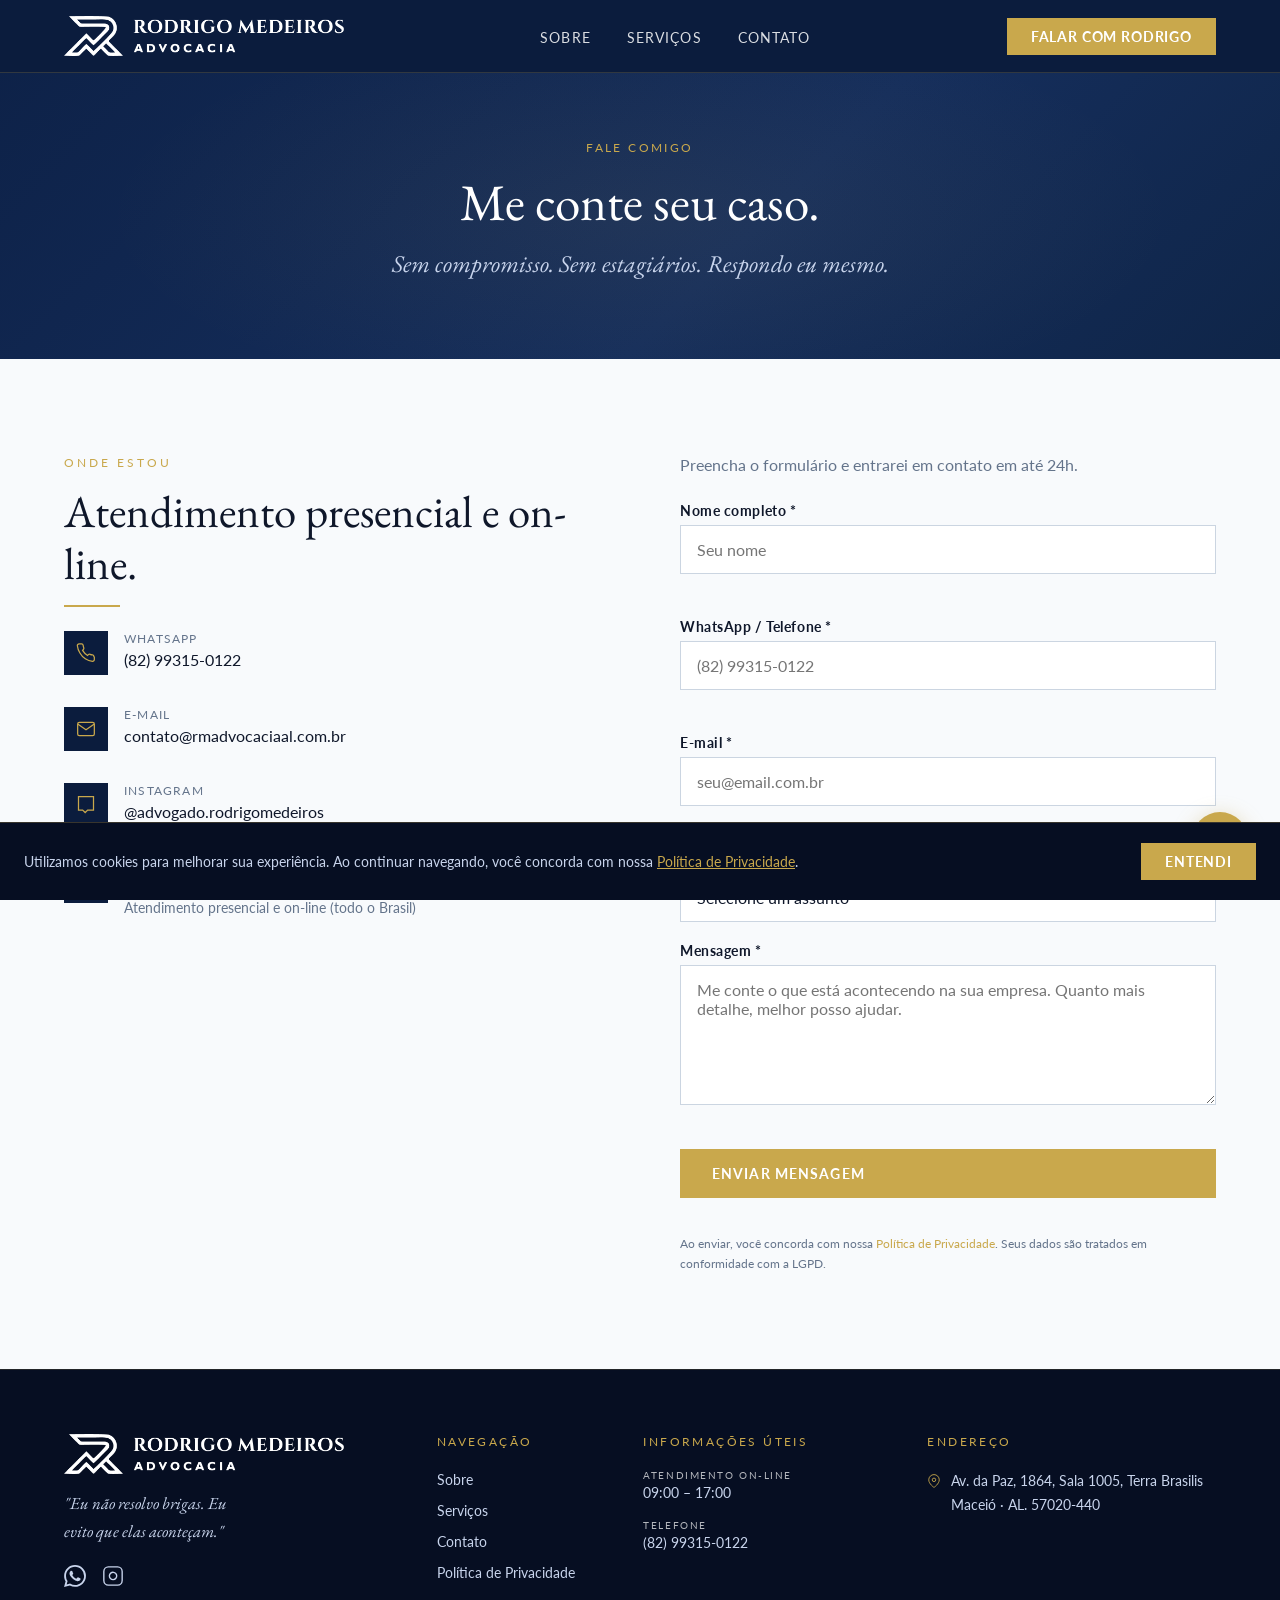
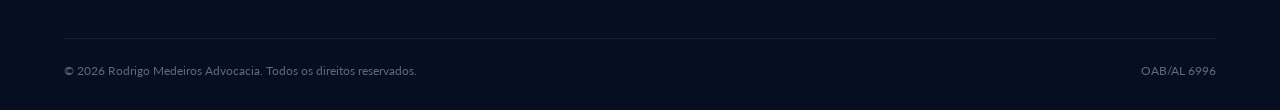
==== commit 3db778d2: "Adiciona Política de Privacidade no rodapé e corrige banner em desktop - Link /privacidade/ adiciona" ====
--- a/contato/index.html
+++ b/contato/index.html
@@ -293,6 +293,7 @@
             <li><a href="/sobre/">Sobre</a></li>
             <li><a href="/servicos/">Serviços</a></li>
             <li><a href="/contato/">Contato</a></li>
+            <li><a href="/privacidade/">Política de Privacidade</a></li>
           </ul>
         </div>
         <div>
--- a/css/style.css
+++ b/css/style.css
@@ -801,11 +801,13 @@
   background: var(--azul-escuro);
   border-top: 1px solid rgba(201,168,76,0.25);
   padding: 20px 24px;
+  padding-bottom: max(20px, env(safe-area-inset-bottom));
   display: flex; align-items: center; justify-content: space-between;
   gap: 24px; flex-wrap: wrap;
   transform: translateY(100%);
   transition: transform 0.4s ease;
 }
+.cookie-banner.show,
 .cookie-banner.visible { transform: translateY(0); }
 
 .cookie-banner p {
@@ -1093,16 +1095,17 @@
   }
   .nav__cta { display: none; }
   .nav__toggle { display: flex; }
+  .nav__logo img { height: 30px; }
 
   /* Hero: foto abaixo do conteúdo */
-  .hero { min-height: auto; padding: 96px 0 0; }
-  .hero__inner { grid-template-columns: 1fr; gap: 32px; min-height: auto; padding-top: 40px; padding-bottom: 0; }
-  .hero__content { padding-bottom: 40px; }
+  .hero { min-height: auto; padding: 96px 0 0; align-items: flex-start; }
+  .hero__inner { grid-template-columns: 1fr; gap: 0; min-height: auto; padding-top: 32px; padding-bottom: 0; }
+  .hero__content { padding-bottom: 24px; }
   .hero__heading { font-size: 2rem; }
   .hero__visual { display: flex; order: 2; }
-  .hero__photo-wrap { min-height: 460px; height: 460px; }
+  .hero__photo-wrap { min-height: 480px; height: 480px; }
   .hero__photo-wrap::before { display: none; }
-  .hero__photo { clip-path: none; border-radius: var(--radius) var(--radius) 0 0; object-position: top center; }
+  .hero__photo { clip-path: none; border-radius: var(--radius) var(--radius) 0 0; object-position: 50% 25%; }
 
   /* Seções — padding compacto */
   .services, .audience, .case, .cta-section { padding: 64px 0; }
@@ -1144,7 +1147,7 @@
 @media (max-width: 480px) {
   .container { padding: 0 16px; }
   .hero { padding: 88px 0 0; }
-  .hero__photo-wrap { min-height: 380px; height: 380px; }
+  .hero__photo-wrap { min-height: 400px; height: 400px; }
   .services, .audience, .case, .cta-section,
   .videos, .about-bio, .about-values, .contact-section { padding: 56px 0; }
   .clients { padding: 40px 0; }
